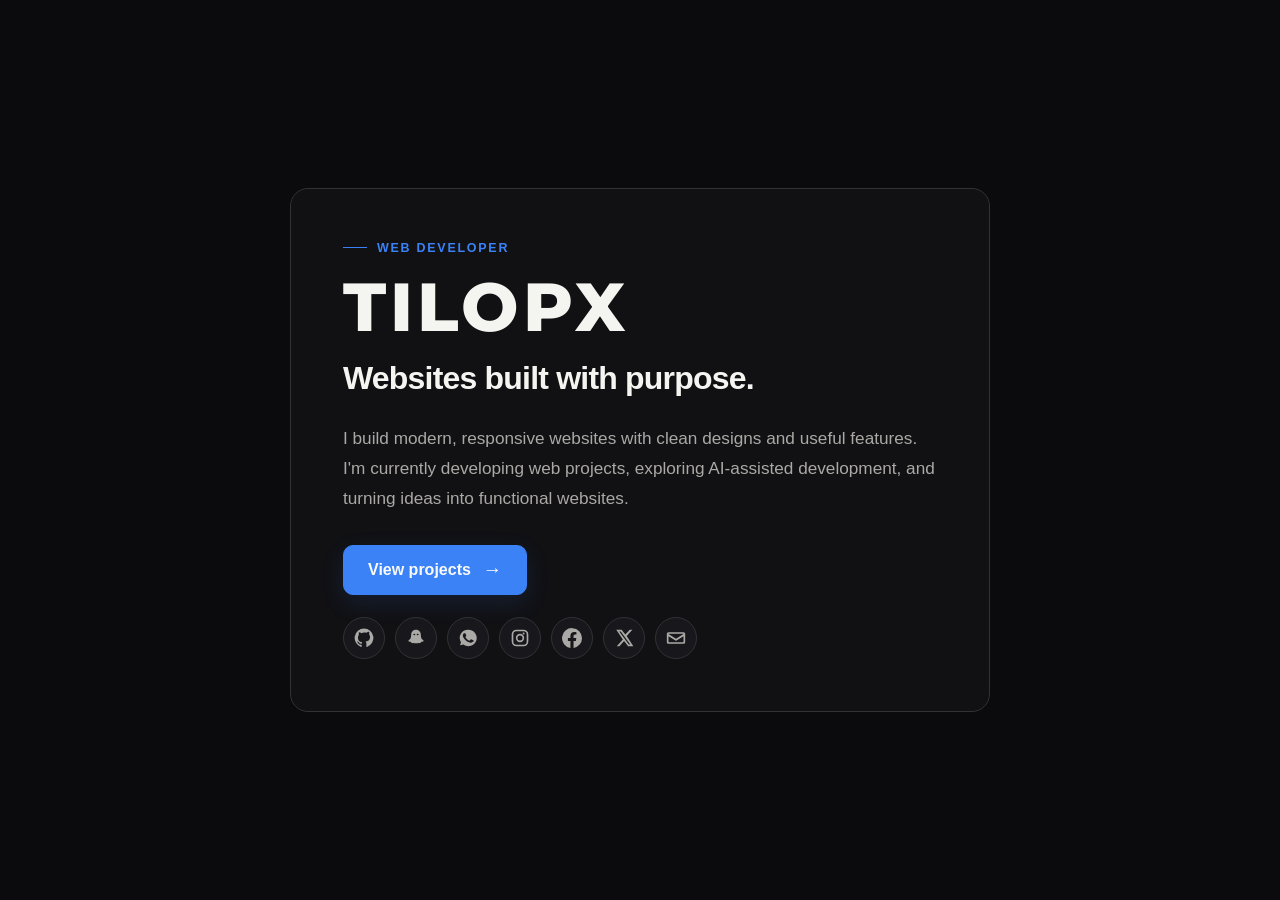
==== index.html @ be351235 "Add files via upload" ====
<!DOCTYPE html>
<html lang="en">
<head>
    <meta charset="UTF-8">
    <meta name="viewport" content="width=device-width, initial-scale=1.0">
    <title>Tilopx | Developer Portfolio</title>
    <link rel="stylesheet" href="style.css">
</head>
<body>
    <main class="home-page">
        <section class="intro" aria-labelledby="intro-title">
            <p class="eyebrow"><span></span> WEB DEVELOPER</p>
            <h1 class="wordmark" id="intro-title">TILOPX</h1>
            <h2 class="intro-headline">Websites built with purpose.</h2>
            <p class="intro-copy">I build modern, responsive websites with clean designs and useful features. I'm currently developing web projects, exploring AI-assisted development, and turning ideas into functional websites.</p>
            <a class="projects-button" href="projects.html">View projects <span aria-hidden="true">→</span></a>
            <nav class="social-links" aria-label="Social profiles">
                <a href="https://github.com/stellartilopx" target="_blank" rel="noopener noreferrer" aria-label="Visit my GitHub profile" title="GitHub">
                    <svg viewBox="0 0 24 24" aria-hidden="true"><path fill="currentColor" d="M12 .7a11.3 11.3 0 0 0-3.57 22c.57.1.78-.25.78-.55v-2.1c-3.18.69-3.85-1.35-3.85-1.35-.52-1.32-1.27-1.67-1.27-1.67-1.04-.71.08-.69.08-.69 1.15.08 1.75 1.18 1.75 1.18 1.02 1.75 2.68 1.24 3.33.95.1-.74.4-1.24.72-1.53-2.54-.29-5.21-1.27-5.21-5.65 0-1.25.44-2.27 1.17-3.07-.12-.29-.51-1.45.11-3.02 0 0 .96-.31 3.13 1.17A10.9 10.9 0 0 1 12 5.34c.97 0 1.94.13 2.85.38 2.17-1.48 3.13-1.17 3.13-1.17.62 1.57.23 2.73.11 3.02.73.8 1.17 1.82 1.17 3.07 0 4.39-2.67 5.36-5.22 5.64.41.35.78 1.05.78 2.12v3.75c0 .3.21.66.79.55A11.3 11.3 0 0 0 12 .7Z"/></svg>
                </a>
                <a href="https://www.snapchat.com/add/tilopxsthope?share_id=Xo6SoPdJdqQ&locale=en-US" target="_blank" rel="noopener noreferrer" aria-label="Visit my Snapchat profile" title="Snapchat">
                    <svg viewBox="0 0 24 24" aria-hidden="true"><path fill="currentColor" d="M12 2.2c-3.6 0-5.8 2.6-5.8 5.9 0 1.7-.2 3.2-.8 4.5-.3.7-.8 1.2-1.6 1.6-.7.4-.9.8-.8 1.3.1.7.9 1 1.7.9.5-.1.9.1 1.1.5.2.5.5 1 1.1 1.2.8.3 1.4-.2 2-.2.7 0 1.2.3 3.1.3s2.4-.3 3.1-.3c.6 0 1.2.5 2 .2.6-.2.9-.7 1.1-1.2.2-.4.6-.6 1.1-.5.8.1 1.6-.2 1.7-.9.1-.5-.1-.9-.8-1.3-.8-.4-1.3-.9-1.6-1.6-.6-1.3-.8-2.8-.8-4.5 0-3.3-2.2-5.9-5.8-5.9Zm-2 6.6c-.7 0-1.2-.4-1.2-.9s.5-.9 1.2-.9c.7 0 1.2.4 1.2.9s-.5.9-1.2.9Zm4 0c-.7 0-1.2-.4-1.2-.9s.5-.9 1.2-.9c.7 0 1.2.4 1.2.9s-.5.9-1.2.9Z"/></svg>
                </a>
                <a href="https://wa.me/2348064131653" target="_blank" rel="noopener noreferrer" aria-label="Chat with me on WhatsApp" title="WhatsApp">
                    <svg viewBox="0 0 24 24" aria-hidden="true"><path fill="currentColor" d="M12.04 2a9.9 9.9 0 0 0-8.5 15l-1 3.8 3.9-1a9.94 9.94 0 1 0 5.6-17.8Zm5.84 14.13c-.25.7-1.47 1.34-2.05 1.43-.53.08-1.19.12-1.92-.12-.44-.14-1-.33-1.72-.65-3.03-1.31-5-4.37-5.15-4.57-.15-.2-1.23-1.64-1.23-3.13 0-1.49.78-2.22 1.06-2.53.28-.3.61-.38.81-.38h.58c.19 0 .44-.07.69.53.25.6.86 2.09.93 2.24.08.16.13.34.02.54-.11.2-.16.33-.32.51-.16.18-.34.41-.49.55-.16.15-.33.32-.14.63.19.3.85 1.4 1.83 2.27 1.26 1.12 2.32 1.47 2.65 1.63.33.16.52.13.72-.08.19-.2.83-.97 1.05-1.3.22-.33.44-.28.74-.17.3.11 1.91.9 2.24 1.06.33.16.55.24.63.38.08.14.08.81-.17 1.51Z"/></svg>
                </a>
                <a href="https://www.instagram.com/tilopxsthope?srtk=MWY2eXp6MmFmaWlvOQ==" target="_blank" rel="noopener noreferrer" aria-label="Visit my Instagram profile" title="Instagram">
                    <svg viewBox="0 0 24 24" aria-hidden="true"><path fill="currentColor" d="M7.8 2h8.4A5.8 5.8 0 0 1 22 7.8v8.4a5.8 5.8 0 0 1-5.8 5.8H7.8A5.8 5.8 0 0 1 2 16.2V7.8A5.8 5.8 0 0 1 7.8 2Zm-.2 2A3.6 3.6 0 0 0 4 7.6v8.8A3.6 3.6 0 0 0 7.6 20h8.8a3.6 3.6 0 0 0 3.6-3.6V7.6A3.6 3.6 0 0 0 16.4 4H7.6Zm8.7 1.5a1.2 1.2 0 1 1 0 2.4 1.2 1.2 0 0 1 0-2.4ZM12 7a5 5 0 1 1 0 10 5 5 0 0 1 0-10Zm0 2a3 3 0 1 0 0 6 3 3 0 0 0 0-6Z"/></svg>
                </a>
                <a href="https://www.facebook.com/share/1QSxJe8iCN/" target="_blank" rel="noopener noreferrer" aria-label="Visit my Facebook profile" title="Facebook">
                    <svg viewBox="0 0 24 24" aria-hidden="true"><path fill="currentColor" d="M24 12.07A12 12 0 1 0 10.1 24v-8.44H7.08v-3.49h3.02v-2.66c0-3 1.8-4.66 4.54-4.66 1.31 0 2.68.24 2.68.24v2.95h-1.51c-1.49 0-1.96.93-1.96 1.88v2.25h3.33l-.53 3.49h-2.8V24A12 12 0 0 0 24 12.07Z"/></svg>
                </a>
                <a href="https://x.com/tilopx" target="_blank" rel="noopener noreferrer" aria-label="Visit my X profile" title="X">
                    <svg viewBox="0 0 24 24" aria-hidden="true"><path fill="currentColor" d="M18.9 2H22l-6.77 7.74L23.2 22h-6.24l-4.89-6.39L6.46 22H3.34l7.25-8.29L2.76 2h6.4l4.42 5.84L18.9 2Zm-1.1 17.84h1.72L8.08 4.05H6.24L17.8 19.84Z"/></svg>
                </a>
                <button class="social-link contact-trigger" type="button" aria-label="Contact me" title="Contact me">
                    <svg viewBox="0 0 24 24" aria-hidden="true"><path fill="currentColor" d="M3 5h18a2 2 0 0 1 2 2v10a2 2 0 0 1-2 2H3a2 2 0 0 1-2-2V7a2 2 0 0 1 2-2Zm0 2v.23l9 5.62 9-5.62V7H3Zm18 10V9.82l-8.4 5.25a1 1 0 0 1-1.2 0L3 9.82V17h18Z"/></svg>
                </button>
            </nav>
        </section>
    </main>
    <dialog class="contact-dialog" id="contact-dialog" aria-labelledby="contact-heading">
        <form class="contact-form" id="contact-form" name="contact" method="POST" data-netlify="true" novalidate>
            <input type="hidden" name="form-name" value="contact">
            <div class="contact-dialog-heading">
                <div>
                    <p class="eyebrow"><span></span> Get in touch</p>
                    <h2 id="contact-heading">Contact me</h2>
                </div>
                <button class="contact-close-icon" type="button" aria-label="Close contact form" title="Close">×</button>
            </div>
            <label for="contact-name">Name</label>
            <input id="contact-name" name="name" type="text" autocomplete="name" required>
            <label for="contact-email">Email address</label>
            <input id="contact-email" name="email" type="email" autocomplete="email" required>
            <label for="contact-message">Message</label>
            <textarea id="contact-message" name="message" rows="5" required></textarea>
            <p class="form-status" role="status" aria-live="polite">Message sending is not configured yet.</p>
            <div class="contact-actions">
                <button class="contact-cancel" type="button">Close</button>
                <button class="contact-submit" type="submit">Send message</button>
            </div>
        </form>
    </dialog>
    <script>
        const contactDialog = document.querySelector("#contact-dialog");
        const contactTrigger = document.querySelector(".contact-trigger");
        const contactForm = document.querySelector("#contact-form");
        const contactCloseButtons = contactDialog.querySelectorAll(".contact-close-icon, .contact-cancel");

        contactTrigger.addEventListener("click", () => contactDialog.showModal());
        contactCloseButtons.forEach((button) => button.addEventListener("click", () => contactDialog.close()));

        contactDialog.addEventListener("click", (event) => {
            if (event.target === contactDialog) contactDialog.close();
        });

        contactForm.addEventListener("submit", (event) => {
            event.preventDefault();
            if (!contactForm.checkValidity()) {
                contactForm.reportValidity();
                return;
            }
            contactForm.querySelector(".form-status").textContent = "Message sending is not configured yet. Please add a form service or backend before sending.";
        });
    </script>
</body>
</html>
---- style.css ----
@import url("https://fonts.googleapis.com/css2?family=Montserrat:wght@800&display=swap");

:root {
    color-scheme: dark;
    --background: #0b0b0d;
    --surface: #111114;
    --surface-hover: #18181c;
    --border: #303236;
    --text: #f4f4f1;
    --muted: #aaa9a5;
    --accent: #3b82f6;
    --accent-soft: #60a5fa;
}

* {
    box-sizing: border-box;
}

html {
    min-height: 100%;
    background: var(--background);
    scroll-behavior: smooth;
}

body {
    min-height: 100vh;
    margin: 0;
    background: var(--background);
    color: var(--text);
    font-family: Inter, ui-sans-serif, -apple-system, BlinkMacSystemFont, "Segoe UI", sans-serif;
    -webkit-font-smoothing: antialiased;
}

img {
    max-width: 100%;
    height: auto;
}

a {
    color: inherit;
}

.home-page {
    min-height: 100vh;
    display: grid;
    place-items: center;
    padding: 24px;
}

.intro {
    width: min(700px, 100%);
    padding: clamp(36px, 5vw, 52px);
    border: 1px solid var(--border);
    border-radius: 18px;
    background: var(--surface);
}

.eyebrow {
    display: flex;
    align-items: center;
    gap: 10px;
    margin: 0 0 18px;
    color: var(--accent);
    font-size: 0.78rem;
    font-weight: 700;
    letter-spacing: 0.14em;
    text-transform: uppercase;
}

.eyebrow span {
    width: 24px;
    height: 1px;
    background: var(--accent);
}

.wordmark {
    margin: 0;
    color: var(--text);
    font-family: "Montserrat", "Avenir Next", "Segoe UI", sans-serif;
    font-size: clamp(3rem, 6vw, 4.25rem);
    font-weight: 800;
    line-height: 1;
    letter-spacing: 0.06em;
    white-space: nowrap;
}

.intro-headline {
    margin: 18px 0 0;
    color: var(--text);
    font-size: clamp(1.35rem, 3vw, 2rem);
    font-weight: 650;
    line-height: 1.2;
    letter-spacing: -0.025em;
    max-width: 580px;
}

.intro-copy {
    max-width: 610px;
    margin: 26px 0 32px;
    color: var(--muted);
    font-size: clamp(1rem, 2vw, 1.075rem);
    line-height: 1.75;
}

.projects-button {
    display: inline-flex;
    align-items: center;
    gap: 12px;
    min-height: 50px;
    padding: 0 24px;
    border: 1px solid var(--accent);
    border-radius: 10px;
    background: var(--accent);
    color: #f9faf9;
    font-weight: 700;
    text-decoration: none;
    box-shadow: 0 8px 24px rgba(59, 130, 246, 0.12);
    transition: transform 160ms ease, background-color 160ms ease, border-color 160ms ease, box-shadow 160ms ease;
}

.projects-button span {
    font-size: 1.2rem;
}

.projects-button:hover {
    transform: translateY(-2px);
    border-color: var(--accent-soft);
    background: #2563eb;
    box-shadow: 0 10px 28px rgba(59, 130, 246, 0.16);
}

.projects-button:active {
    transform: translateY(0);
}

.projects-button:focus-visible,
.social-links a:focus-visible,
.social-link:focus-visible,
.back-home:focus-visible,
.scroll-indicator:focus-visible,
.project-heading a:focus-visible,
.gallery a:focus-visible,
.viewer button:focus-visible {
    outline: 3px solid rgba(96, 165, 250, 0.72);
    outline-offset: 4px;
}

.projects-page {
    width: min(1120px, calc(100% - 48px));
    margin: 0 auto;
    padding: 72px 0 96px;
}

/* Projects page navigation */
.back-home {
    display: inline-flex;
    align-items: center;
    min-height: 42px;
    margin-bottom: 34px;
    padding: 0 14px;
    border: 1px solid var(--border);
    border-radius: 9px;
    color: var(--muted);
    background: var(--surface);
    font-size: 0.92rem;
    font-weight: 600;
    text-decoration: none;
    transition: color 160ms ease, border-color 160ms ease, background-color 160ms ease, transform 160ms ease;
}

.back-home:hover {
    color: var(--text);
    border-color: rgba(59, 130, 246, 0.65);
    background: var(--surface-hover);
    transform: translateX(-3px);
}

.back-home:active {
    transform: translateX(-1px);
}

.projects-header {
    margin-bottom: 20px;
    padding: 44px 48px 38px;
    border: 1px solid var(--border);
    border-radius: 16px;
    background: var(--surface);
}

.projects-header h1 {
    margin: 0;
    color: var(--text);
    font-size: clamp(2.6rem, 7vw, 5rem);
    line-height: 1;
    letter-spacing: -0.045em;
}

.scroll-indicator {
    display: inline-flex;
    align-items: center;
    gap: 10px;
    margin-top: 24px;
    padding: 8px 0;
    color: var(--muted);
    font-size: 0.82rem;
    font-weight: 600;
    letter-spacing: 0.04em;
    text-decoration: none;
}

.scroll-indicator:hover {
    color: var(--accent-soft);
}

.scroll-indicator:active {
    color: var(--accent);
}

.scroll-arrow {
    color: var(--accent);
    font-size: 1.35rem;
    animation: scroll-bounce 1.8s ease-in-out infinite;
}

@keyframes scroll-bounce {
    0%, 100% { transform: translateY(0); }
    50% { transform: translateY(7px); }
}

.project {
    scroll-margin-top: 24px;
    margin-top: 28px;
    padding: 40px 48px 48px;
    border: 1px solid var(--border);
    border-radius: 16px;
    background: #0f0f12;
}

.project-heading {
    display: flex;
    align-items: center;
    justify-content: space-between;
    gap: 20px;
}

.project-heading h2 {
    margin: 0;
    font-size: clamp(2rem, 5vw, 3.25rem);
    font-weight: 750;
    line-height: 1.08;
    letter-spacing: -0.04em;
}

.project-heading a {
    position: relative;
    display: inline-block;
    color: #d1d5db;
    text-decoration: none;
    cursor: pointer;
    transition: color 160ms ease;
}

.project-heading a::before {
    content: "";
    position: absolute;
    right: 0;
    bottom: -6px;
    left: 0;
    height: 2px;
    border-radius: 999px;
    background: var(--accent);
    transform-origin: left;
    opacity: 0.75;
    transition: height 160ms ease, opacity 160ms ease, background-color 160ms ease;
}

.project-heading a::after {
    content: "↗";
    display: inline-block;
    margin-left: 9px;
    color: var(--accent-soft);
    font-size: 0.48em;
    font-weight: 700;
    vertical-align: top;
    transform: translateY(0.05em);
    transition: color 160ms ease, transform 160ms ease;
}

.project-heading a:hover {
    color: var(--accent-soft);
}

.project-heading a:hover::before {
    height: 3px;
    background: var(--accent-soft);
    opacity: 1;
}

.project-heading a:hover::after {
    color: var(--accent-soft);
    transform: translate(2px, -2px);
}

.project-status {
    flex: 0 0 auto;
    padding: 8px 12px;
    border: 1px solid var(--border);
    border-radius: 999px;
    color: var(--muted);
    background: var(--surface);
    font-size: 0.78rem;
}

.project-description {
    max-width: 760px;
    margin: 22px 0 38px;
    color: #b2b2b8;
    font-size: 1.02rem;
    line-height: 1.8;
}

.gallery {
    display: grid;
    grid-template-columns: repeat(3, minmax(0, 1fr));
    gap: 18px;
}

.gallery a {
    display: block;
    aspect-ratio: 16 / 10;
    overflow: hidden;
    border: 1px solid var(--border);
    border-radius: 10px;
    background: #17171a;
    box-shadow: 0 8px 24px rgba(0, 0, 0, 0.18);
    transition: transform 180ms ease, border-color 180ms ease, box-shadow 180ms ease;
}

.gallery a:hover {
    transform: translateY(-4px);
    border-color: rgba(59, 130, 246, 0.7);
    box-shadow: 0 14px 32px rgba(0, 0, 0, 0.28);
}

.gallery img {
    display: block;
    width: 100%;
    height: 100%;
    aspect-ratio: 16 / 10;
    object-fit: contain;
    background: #17171a;
}

.viewer {
    position: fixed;
    inset: 0;
    z-index: 1000;
    display: none;
    align-items: center;
    justify-content: center;
    padding: 20px;
    background: rgba(11, 11, 13, 0.96);
}

.viewer.show {
    display: flex;
}

.viewer-image {
    max-width: calc(100vw - 180px);
    max-height: calc(100vh - 40px);
    width: auto;
    height: auto;
    object-fit: contain;
}

.viewer button {
    position: fixed;
    z-index: 1001;
    width: 52px;
    height: 52px;
    padding: 0;
    border: 1px solid var(--border);
    border-radius: 50%;
    color: var(--text);
    background: rgba(17, 17, 20, 0.92);
    font-size: 34px;
    line-height: 52px;
    cursor: pointer;
    transition: border-color 160ms ease, background-color 160ms ease;
}

.viewer button:hover {
    color: #fff;
    border-color: var(--accent-soft);
    background: #202024;
}

.viewer button:active {
    border-color: var(--accent);
    background: #18181c;
}

.viewer .close {
    top: 20px;
    right: 24px;
}

.viewer .previous {
    left: 24px;
    top: 50%;
    transform: translateY(-50%);
}

.viewer .next {
    right: 24px;
    top: 50%;
    transform: translateY(-50%);
}

.social-links {
    display: flex;
    align-items: center;
    gap: 10px;
    margin-top: 22px;
}

.social-links a,
.social-link {
    display: inline-grid;
    width: 42px;
    height: 42px;
    place-items: center;
    border: 1px solid var(--border);
    border-radius: 50%;
    color: var(--muted);
    background: var(--surface-hover);
    text-decoration: none;
    transition: color 160ms ease, border-color 160ms ease, transform 160ms ease, background-color 160ms ease;
}

.social-links a:hover,
.social-link:hover {
    color: var(--accent-soft);
    border-color: var(--accent);
    transform: translateY(-2px);
}

.social-links svg {
    width: 20px;
    height: 20px;
}

button.social-link {
    padding: 0;
    font: inherit;
    cursor: pointer;
}

.contact-dialog {
    width: min(520px, calc(100% - 32px));
    max-height: calc(100vh - 32px);
    padding: 0;
    border: 1px solid var(--border);
    border-radius: 16px;
    background: var(--surface);
    color: var(--text);
}

.contact-dialog::backdrop {
    background: rgba(11, 11, 13, 0.82);
}

.contact-form {
    display: grid;
    gap: 8px;
    padding: 28px;
}

.contact-dialog-heading {
    display: flex;
    align-items: flex-start;
    justify-content: space-between;
    gap: 16px;
    margin-bottom: 8px;
}

.contact-dialog-heading .eyebrow {
    margin-bottom: 8px;
}

.contact-dialog-heading h2 {
    margin: 0;
    font-size: 1.75rem;
}

.contact-close-icon {
    width: 36px;
    height: 36px;
    border: 1px solid var(--border);
    border-radius: 50%;
    background: transparent;
    color: var(--text);
    font-size: 1.5rem;
    cursor: pointer;
}

.contact-form label {
    margin-top: 8px;
    color: var(--text);
    font-size: 0.9rem;
    font-weight: 650;
}

.contact-form input,
.contact-form textarea {
    width: 100%;
    border: 1px solid var(--border);
    border-radius: 8px;
    background: var(--background);
    color: var(--text);
    font: inherit;
    padding: 11px 12px;
}

.contact-form textarea {
    resize: vertical;
}

.contact-form input:focus,
.contact-form textarea:focus {
    border-color: var(--accent);
    outline: 2px solid rgba(96, 165, 250, 0.55);
    outline-offset: 2px;
}

.form-status {
    min-height: 20px;
    margin: 4px 0 0;
    color: var(--muted);
    font-size: 0.82rem;
}

.contact-actions {
    display: flex;
    justify-content: flex-end;
    gap: 10px;
    margin-top: 4px;
}

.contact-actions button {
    min-height: 42px;
    padding: 0 16px;
    border-radius: 8px;
    font-weight: 700;
    cursor: pointer;
}

.contact-cancel {
    border: 1px solid var(--border);
    background: transparent;
    color: var(--text);
}

.contact-submit {
    border: 1px solid var(--accent);
    background: var(--accent);
    color: #fff;
}

.contact-close-icon:hover,
.contact-cancel:hover {
    border-color: var(--accent);
    color: var(--accent-soft);
}

.contact-submit:hover {
    border-color: var(--accent-soft);
    background: #2563eb;
}

.contact-close-icon:focus-visible,
.contact-actions button:focus-visible {
    outline: 3px solid rgba(96, 165, 250, 0.72);
    outline-offset: 3px;
}

@media (max-width: 700px) {
    .home-page {
        padding: 20px;
    }

    .intro {
        padding: 32px 24px 36px;
    }

    .wordmark {
        font-size: clamp(2.5rem, 12vw, 3.25rem);
        letter-spacing: 0.055em;
    }

    .intro-headline {
        font-size: clamp(1.25rem, 7vw, 1.75rem);
    }

    .projects-button {
        width: 100%;
        justify-content: center;
    }

    .contact-form {
        padding: 22px 20px;
    }

    .contact-actions {
        flex-direction: column-reverse;
    }

    .contact-actions button {
        width: 100%;
        min-height: 44px;
    }

    .social-links {
        justify-content: center;
        flex-wrap: nowrap;
        gap: 4px;
        margin-top: 20px;
    }

    .social-links a,
    .social-link {
        flex: 0 0 clamp(28px, 8vw, 36px);
        width: clamp(28px, 8vw, 36px);
        height: clamp(28px, 8vw, 36px);
    }

    .social-links svg {
        width: clamp(14px, 4vw, 17px);
        height: clamp(14px, 4vw, 17px);
    }

    .projects-page {
        width: min(100% - 32px, 1120px);
        padding: 48px 0 64px;
    }

    .projects-header,
    .project {
        padding: 28px 24px;
    }

    .projects-header h1 {
        font-size: clamp(2.5rem, 14vw, 4rem);
    }

    .project-heading {
        align-items: flex-start;
        flex-direction: column;
        gap: 14px;
    }

    .project-description {
        margin-top: 18px;
        font-size: 0.98rem;
    }

    .gallery {
        grid-template-columns: repeat(2, minmax(0, 1fr));
        gap: 12px;
    }

    .viewer-image {
        max-width: calc(100vw - 90px);
        max-height: calc(100vh - 100px);
    }

    .viewer .close {
        top: 12px;
        right: 12px;
    }

    .viewer .previous {
        left: 8px;
    }

    .viewer .next {
        right: 8px;
    }

    .viewer button {
        width: 44px;
        height: 44px;
        font-size: 28px;
        line-height: 44px;
    }

    .back-home,
    .scroll-indicator {
        min-height: 44px;
    }
}

@media (prefers-reduced-motion: reduce) {
    *, *::before, *::after {
        scroll-behavior: auto !important;
        animation-duration: 0.01ms !important;
        animation-iteration-count: 1 !important;
        transition-duration: 0.01ms !important;
    }
}
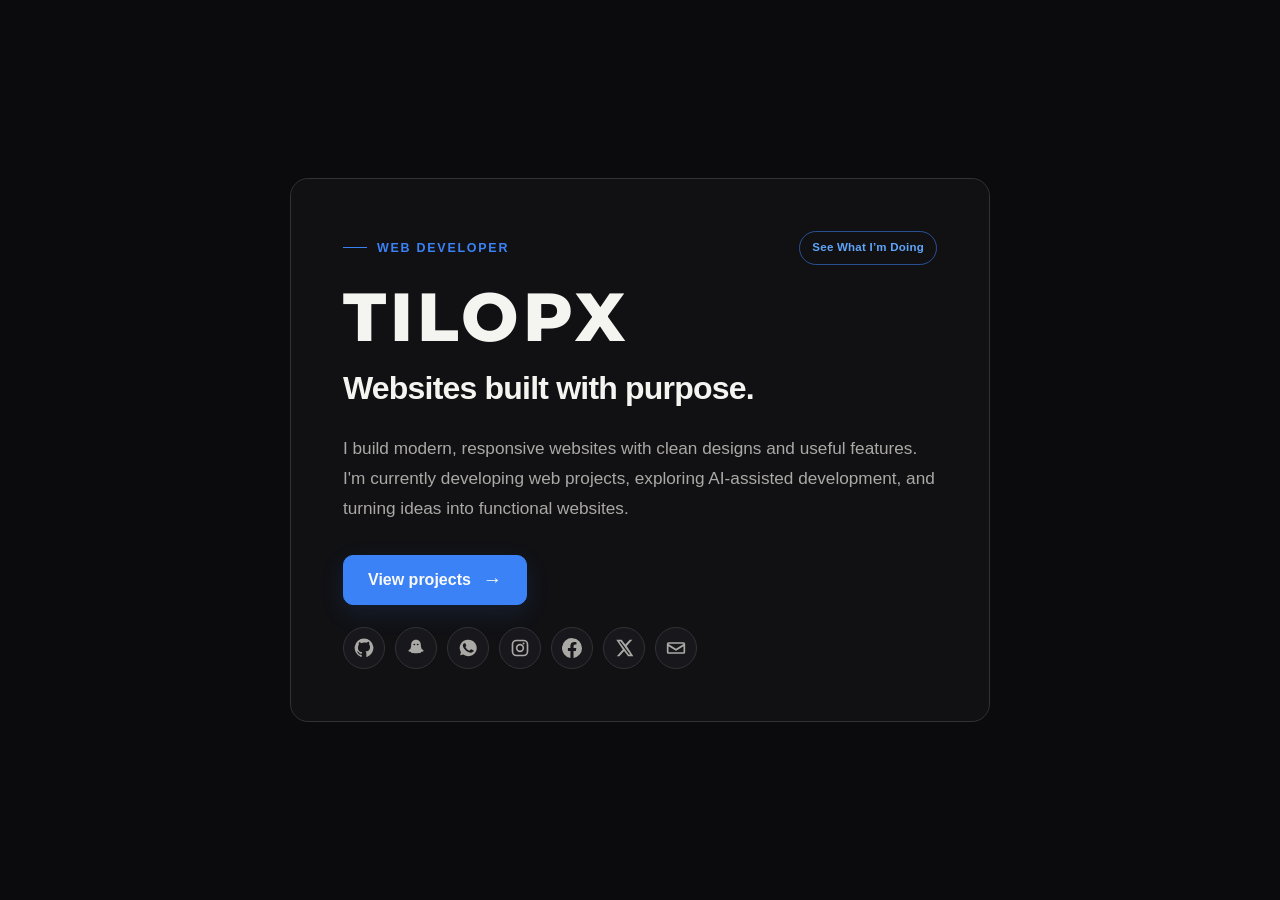
==== commit 4c14f45c: "Add files via upload" ====
--- a/index.html
+++ b/index.html
@@ -7,9 +7,15 @@
     <link rel="stylesheet" href="style.css">
 </head>
 <body>
+    <div class="loading-overlay" role="status" aria-live="polite" aria-label="Loading" hidden>
+        <span class="loading-spinner" aria-hidden="true"></span>
+    </div>
     <main class="home-page">
         <section class="intro" aria-labelledby="intro-title">
-            <p class="eyebrow"><span></span> WEB DEVELOPER</p>
+            <div class="intro-header">
+                <p class="eyebrow"><span></span> WEB DEVELOPER</p>
+                <a class="work-in-progress-button" href="what-i-am-building.html">See What I’m Doing</a>
+            </div>
             <h1 class="wordmark" id="intro-title">TILOPX</h1>
             <h2 class="intro-headline">Websites built with purpose.</h2>
             <p class="intro-copy">I build modern, responsive websites with clean designs and useful features. I'm currently developing web projects, exploring AI-assisted development, and turning ideas into functional websites.</p>
@@ -55,13 +61,17 @@
             <input id="contact-email" name="email" type="email" autocomplete="email" required>
             <label for="contact-message">Message</label>
             <textarea id="contact-message" name="message" rows="5" required></textarea>
-            <p class="form-status" role="status" aria-live="polite">Message sending is not configured yet.</p>
+            <p class="form-status" role="status" aria-live="polite">Your message can be sent through the deployed website form.</p>
             <div class="contact-actions">
                 <button class="contact-cancel" type="button">Close</button>
-                <button class="contact-submit" type="submit">Send message</button>
+                <button class="contact-submit" type="submit">
+                    <span class="submit-label">Send message</span>
+                    <span class="loading-spinner" aria-hidden="true" hidden></span>
+                </button>
             </div>
         </form>
     </dialog>
+    <script src="script.js"></script>
     <script>
         const contactDialog = document.querySelector("#contact-dialog");
         const contactTrigger = document.querySelector(".contact-trigger");
@@ -75,13 +85,47 @@
             if (event.target === contactDialog) contactDialog.close();
         });
 
-        contactForm.addEventListener("submit", (event) => {
+        contactForm.addEventListener("submit", async (event) => {
             event.preventDefault();
             if (!contactForm.checkValidity()) {
                 contactForm.reportValidity();
                 return;
             }
-            contactForm.querySelector(".form-status").textContent = "Message sending is not configured yet. Please add a form service or backend before sending.";
+
+            const submitButton = contactForm.querySelector(".contact-submit");
+            const submitLabel = submitButton.querySelector(".submit-label");
+            const spinner = submitButton.querySelector(".loading-spinner");
+            const status = contactForm.querySelector(".form-status");
+            submitButton.disabled = true;
+            submitButton.setAttribute("aria-busy", "true");
+            spinner.hidden = false;
+            submitLabel.textContent = "Sending…";
+            status.textContent = "Sending your message…";
+
+            // Give the browser a paint cycle so the loading state is visible before the request starts.
+            await new Promise((resolve) => requestAnimationFrame(() => requestAnimationFrame(resolve)));
+
+            const controller = new AbortController();
+            const timeout = window.setTimeout(() => controller.abort(), 15000);
+            try {
+                const response = await fetch("/", {
+                    method: "POST",
+                    headers: { "Content-Type": "application/x-www-form-urlencoded" },
+                    body: new URLSearchParams(new FormData(contactForm)).toString(),
+                    signal: controller.signal
+                });
+                if (!response.ok) throw new Error("Submission failed");
+                status.textContent = "Your message has been sent.";
+                contactForm.reset();
+            } catch (error) {
+                status.textContent = "The message could not be sent. Please try again when you are connected to the deployed website.";
+            } finally {
+                window.clearTimeout(timeout);
+                submitButton.disabled = false;
+                submitButton.removeAttribute("aria-busy");
+                spinner.hidden = true;
+                submitLabel.textContent = "Send message";
+            }
         });
     </script>
 </body>
--- a/style.css
+++ b/style.css
@@ -40,6 +40,65 @@
     color: inherit;
 }
 
+button, a, .gallery a {
+    -webkit-tap-highlight-color: transparent;
+}
+
+button:not(:disabled):active,
+a:active,
+.gallery a:active {
+    transform: translateY(1px);
+}
+
+ .loading-overlay[hidden],
+.loading-spinner[hidden] {
+    display: none !important;
+}
+
+.loading-overlay {
+    position: fixed;
+    inset: 0;
+   z-index: 2147483647;
+    display: grid;
+    place-items: center;
+    background: rgba(11, 11, 13, 0.72);
+    backdrop-filter: blur(2px);
+}
+
+.loading-overlay .loading-spinner {
+    width: 38px;
+    height: 38px;
+    flex-basis: 38px;
+    border-width: 3px;
+    border-color: rgba(96, 165, 250, 0.3);
+    border-top-color: var(--accent);
+}
+
+.loading-spinner {
+   display: block;
+   width: 16px;
+   height: 16px;
+   flex: 0 0 16px;
+   box-sizing: border-box;
+   border: 2px solid rgba(255, 255, 255, 0.38);
+   border-top-color: currentColor;
+   border-radius: 50%;
+   background: transparent;
+   animation: ui-spinner 700ms linear infinite;
+}
+
+@keyframes ui-spinner {
+    to { transform: rotate(360deg); }
+}
+
+.viewer-loading {
+    position: absolute;
+    top: 50%;
+    left: 50%;
+    z-index: 3;
+    margin: -8px 0 0 -8px;
+}
+
 .home-page {
     min-height: 100vh;
     display: grid;
@@ -53,6 +112,48 @@
     border: 1px solid var(--border);
     border-radius: 18px;
     background: var(--surface);
+}
+
+
+.intro-header {
+    display: flex;
+    align-items: center;
+    justify-content: space-between;
+    gap: 16px;
+    margin-bottom: 18px;
+}
+
+.intro-header .eyebrow {
+    margin: 0;
+}
+
+.work-in-progress-button {
+   display: inline-flex;
+   align-items: center;
+   justify-content: center;
+   min-height: 34px;
+   padding: 0 12px;
+   border: 1px solid rgba(59, 130, 246, 0.55);
+   border-radius: 999px;
+   background: transparent;
+   color: var(--accent-soft);
+   font-size: 0.72rem;
+   font-weight: 700;
+   letter-spacing: 0.02em;
+   line-height: 1;
+   text-decoration: none;
+   white-space: nowrap;
+   cursor: pointer;
+}
+
+.work-in-progress-button:hover {
+   border-color: var(--accent-soft);
+   background: rgba(59, 130, 246, 0.08);
+}
+
+.work-in-progress-button:focus-visible {
+    outline: 3px solid rgba(96, 165, 250, 0.72);
+    outline-offset: 3px;
 }
 
 .eyebrow {
@@ -319,6 +420,7 @@
     line-height: 1.8;
 }
 
+
 .gallery {
     display: grid;
     grid-template-columns: repeat(3, minmax(0, 1fr));
@@ -563,9 +665,18 @@
 }
 
 .contact-submit {
-    border: 1px solid var(--accent);
-    background: var(--accent);
-    color: #fff;
+   display: inline-flex;
+   align-items: center;
+   justify-content: center;
+   gap: 8px;
+   border: 1px solid var(--accent);
+   background: var(--accent);
+   color: #fff;
+}
+
+.contact-submit[aria-busy="true"] {
+   opacity: 0.82;
+   cursor: wait;
 }
 
 .contact-close-icon:hover,
@@ -592,6 +703,16 @@
 
     .intro {
         padding: 32px 24px 36px;
+    }
+
+    .intro-header {
+        align-items: flex-start;
+        flex-direction: column;
+        gap: 14px;
+    }
+
+    .work-in-progress-button {
+        white-space: nowrap;
     }
 
     .wordmark {
@@ -665,6 +786,7 @@
         font-size: 0.98rem;
     }
 
+
     .gallery {
         grid-template-columns: repeat(2, minmax(0, 1fr));
         gap: 12px;
@@ -701,7 +823,26 @@
     }
 }
 
+a:active,
+button:not(:disabled):active,
+.social-links a:active,
+.projects-button:active,
+.work-in-progress-button:active,
+.gallery a:active,
+.project-heading a:active {
+    transform: translateY(1px);
+}
+
 @media (prefers-reduced-motion: reduce) {
+    .loading-spinner,
+    button:not(:disabled):active,
+    a:active,
+    .gallery a:active {
+        animation: none;
+        transform: none;
+    }
+
+
     *, *::before, *::after {
         scroll-behavior: auto !important;
         animation-duration: 0.01ms !important;
